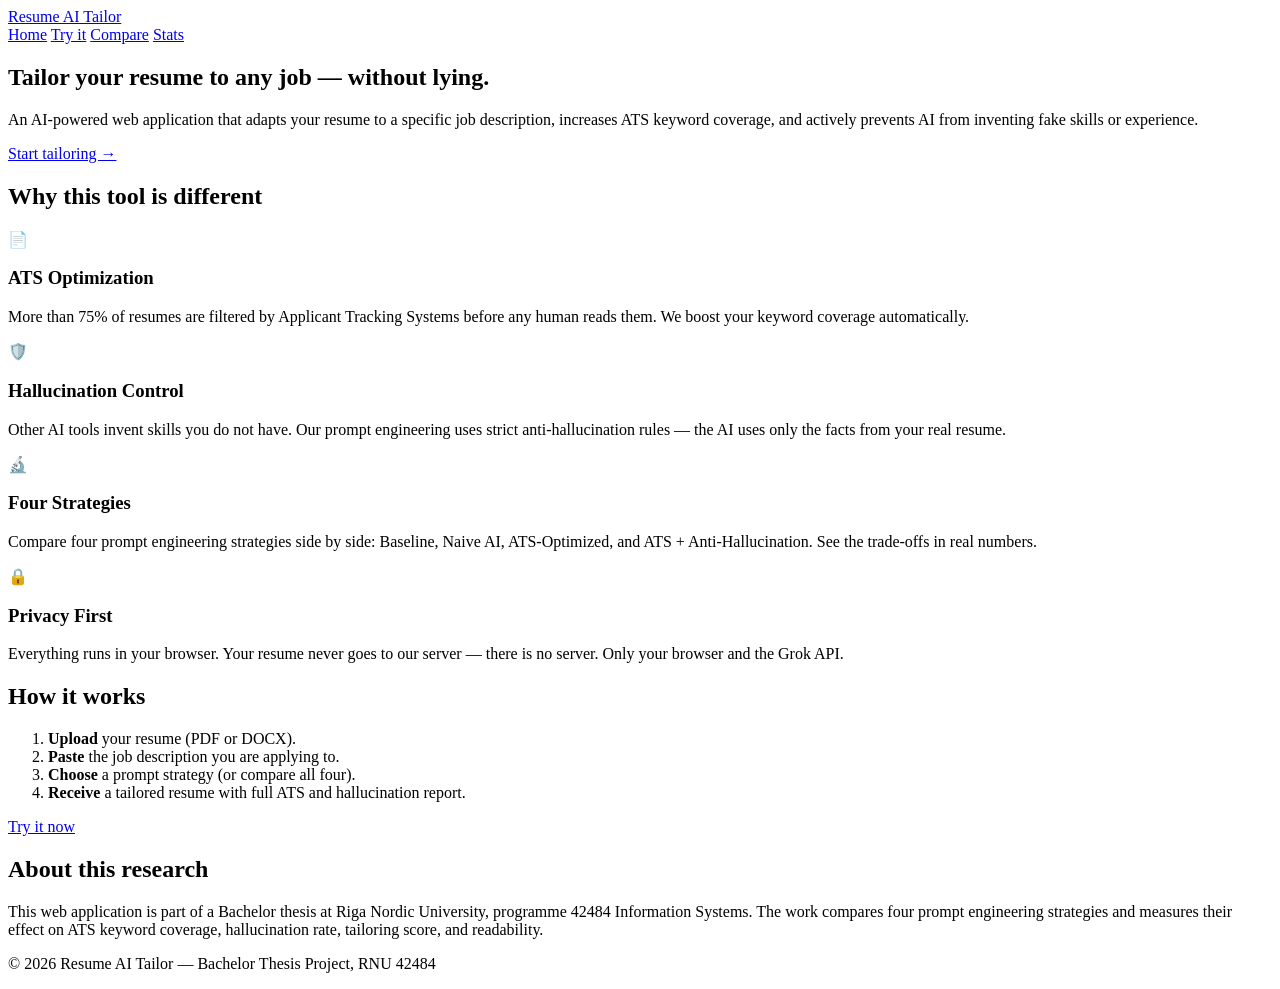
==== index.html @ 3a612707 "Create index.html" ====
<!DOCTYPE html>
<html lang="en">
<head>
    <meta charset="UTF-8">
    <meta name="viewport" content="width=device-width, initial-scale=1.0">
    <title>Resume AI Tailor — ATS Optimization with Hallucination Control</title>
    <link rel="stylesheet" href="css/style.css">
</head>
<body>
    <header class="site-header">
        <div class="container">
            <a href="index.html" class="logo">Resume AI Tailor</a>
            <nav>
                <a href="index.html" class="active">Home</a>
                <a href="upload.html">Try it</a>
                <a href="compare.html">Compare</a>
                <a href="admin-stats.html">Stats</a>
            </nav>
        </div>
    </header>

    <main>
        <section class="hero">
            <div class="container">
                <h1>Tailor your resume to any job — without lying.</h1>
                <p class="hero-subtitle">
                    An AI-powered web application that adapts your resume to a specific
                    job description, increases ATS keyword coverage, and actively prevents
                    AI from inventing fake skills or experience.
                </p>
                <a href="upload.html" class="btn btn-primary">Start tailoring →</a>
            </div>
        </section>

        <section class="features">
            <div class="container">
                <h2>Why this tool is different</h2>
                <div class="features-grid">
                    <div class="feature-card">
                        <div class="feature-icon">📄</div>
                        <h3>ATS Optimization</h3>
                        <p>
                            More than 75% of resumes are filtered by Applicant Tracking
                            Systems before any human reads them. We boost your keyword
                            coverage automatically.
                        </p>
                    </div>
                    <div class="feature-card">
                        <div class="feature-icon">🛡️</div>
                        <h3>Hallucination Control</h3>
                        <p>
                            Other AI tools invent skills you do not have. Our prompt
                            engineering uses strict anti-hallucination rules — the AI
                            uses only the facts from your real resume.
                        </p>
                    </div>
                    <div class="feature-card">
                        <div class="feature-icon">🔬</div>
                        <h3>Four Strategies</h3>
                        <p>
                            Compare four prompt engineering strategies side by side:
                            Baseline, Naive AI, ATS-Optimized, and ATS + Anti-Hallucination.
                            See the trade-offs in real numbers.
                        </p>
                    </div>
                    <div class="feature-card">
                        <div class="feature-icon">🔒</div>
                        <h3>Privacy First</h3>
                        <p>
                            Everything runs in your browser. Your resume never goes to
                            our server — there is no server. Only your browser and the
                            Grok API.
                        </p>
                    </div>
                </div>
            </div>
        </section>

        <section class="how-it-works">
            <div class="container">
                <h2>How it works</h2>
                <ol class="steps">
                    <li><strong>Upload</strong> your resume (PDF or DOCX).</li>
                    <li><strong>Paste</strong> the job description you are applying to.</li>
                    <li><strong>Choose</strong> a prompt strategy (or compare all four).</li>
                    <li><strong>Receive</strong> a tailored resume with full ATS and hallucination report.</li>
                </ol>
                <a href="upload.html" class="btn btn-primary">Try it now</a>
            </div>
        </section>

        <section class="research-note">
            <div class="container">
                <h2>About this research</h2>
                <p>
                    This web application is part of a Bachelor thesis at Riga Nordic
                    University, programme 42484 Information Systems. The work compares
                    four prompt engineering strategies and measures their effect on
                    ATS keyword coverage, hallucination rate, tailoring score, and
                    readability.
                </p>
            </div>
        </section>
    </main>

    <footer class="site-footer">
        <div class="container">
            <p>© 2026 Resume AI Tailor — Bachelor Thesis Project, RNU 42484</p>
        </div>
    </footer>
</body>
</html>
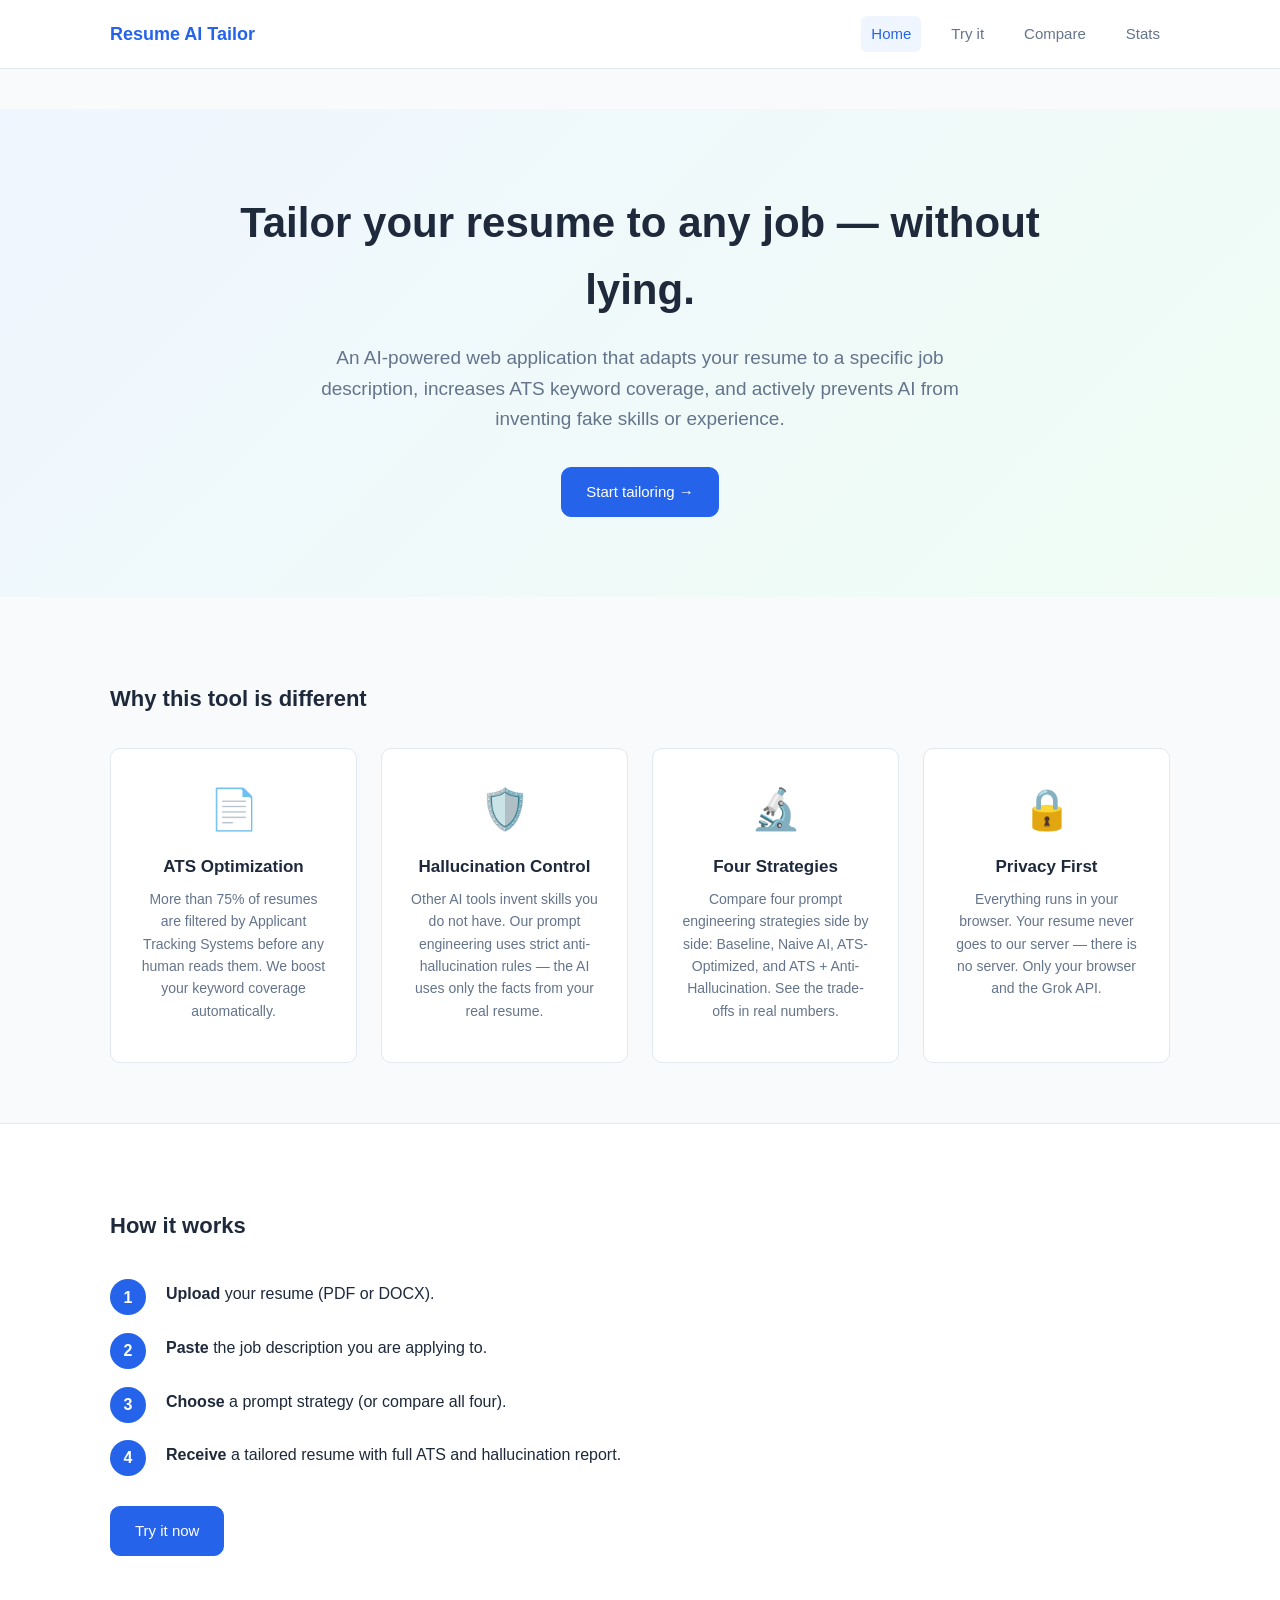
==== commit 2428b5f1: "Update index.html" ====
--- a/index.html
+++ b/index.html
@@ -89,24 +89,9 @@
             </div>
         </section>
 
-        <section class="research-note">
-            <div class="container">
-                <h2>About this research</h2>
-                <p>
-                    This web application is part of a Bachelor thesis at Riga Nordic
-                    University, programme 42484 Information Systems. The work compares
-                    four prompt engineering strategies and measures their effect on
-                    ATS keyword coverage, hallucination rate, tailoring score, and
-                    readability.
-                </p>
-            </div>
-        </section>
+
     </main>
 
-    <footer class="site-footer">
-        <div class="container">
-            <p>© 2026 Resume AI Tailor — Bachelor Thesis Project, RNU 42484</p>
-        </div>
-    </footer>
+
 </body>
 </html>
--- a/css/style.css
+++ b/css/style.css
@@ -0,0 +1,675 @@
+/* === RESET & BASE === */
+* { box-sizing: border-box; margin: 0; padding: 0; }
+
+:root {
+    --primary: #2563eb;
+    --primary-dark: #1d4ed8;
+    --bg: #f8fafc;
+    --card-bg: #ffffff;
+    --text: #1e293b;
+    --text-light: #64748b;
+    --border: #e2e8f0;
+    --success: #16a34a;
+    --warn: #f59e0b;
+    --danger: #dc2626;
+    --radius: 10px;
+    --shadow: 0 2px 8px rgba(0,0,0,0.05);
+}
+
+body {
+    font-family: -apple-system, BlinkMacSystemFont, "Segoe UI", Roboto, sans-serif;
+    background: var(--bg);
+    color: var(--text);
+    line-height: 1.6;
+    min-height: 100vh;
+    display: flex;
+    flex-direction: column;
+}
+
+.container {
+    max-width: 1100px;
+    margin: 0 auto;
+    padding: 0 20px;
+    width: 100%;
+}
+
+main { flex: 1; padding: 40px 0; }
+
+/* === HEADER === */
+.site-header {
+    background: var(--card-bg);
+    border-bottom: 1px solid var(--border);
+    position: sticky; top: 0; z-index: 10;
+}
+
+.site-header .container {
+    display: flex;
+    justify-content: space-between;
+    align-items: center;
+    padding-top: 16px; padding-bottom: 16px;
+}
+
+.logo {
+    font-weight: 700;
+    font-size: 18px;
+    color: var(--primary);
+    text-decoration: none;
+}
+
+.site-header nav { display: flex; gap: 20px; }
+.site-header nav a {
+    color: var(--text-light);
+    text-decoration: none;
+    font-size: 15px;
+    padding: 6px 10px;
+    border-radius: 6px;
+    transition: background 0.2s;
+}
+.site-header nav a:hover { background: var(--bg); }
+.site-header nav a.active { color: var(--primary); background: #eff6ff; }
+
+/* === TYPOGRAPHY === */
+h1 { font-size: 32px; margin-bottom: 12px; }
+h2 { font-size: 22px; margin-bottom: 16px; margin-top: 24px; }
+h3 { font-size: 17px; margin-bottom: 8px; }
+
+p { margin-bottom: 12px; }
+
+.page-intro { color: var(--text-light); margin-bottom: 32px; font-size: 17px; }
+.hint { color: var(--text-light); font-size: 14px; margin-bottom: 12px; }
+
+a { color: var(--primary); }
+
+/* === HERO === */
+.hero {
+    background: linear-gradient(135deg, #eff6ff 0%, #f0fdf4 100%);
+    padding: 80px 0;
+    text-align: center;
+}
+.hero h1 { font-size: 42px; max-width: 800px; margin: 0 auto 20px; }
+.hero-subtitle {
+    font-size: 19px;
+    color: var(--text-light);
+    max-width: 700px;
+    margin: 0 auto 32px;
+}
+
+/* === BUTTONS === */
+.btn {
+    display: inline-block;
+    padding: 12px 24px;
+    background: var(--card-bg);
+    color: var(--text);
+    border: 1px solid var(--border);
+    border-radius: var(--radius);
+    text-decoration: none;
+    font-size: 15px;
+    font-weight: 500;
+    cursor: pointer;
+    transition: all 0.2s;
+}
+/* === BUTTONS (continued) === */
+.btn:hover {
+    background: var(--bg);
+    border-color: var(--primary);
+}
+
+.btn-primary {
+    background: var(--primary);
+    color: #ffffff;
+    border-color: var(--primary);
+}
+.btn-primary:hover {
+    background: var(--primary-dark);
+    border-color: var(--primary-dark);
+    color: #ffffff;
+}
+
+.btn-lg {
+    padding: 16px 32px;
+    font-size: 17px;
+}
+
+.btn-danger {
+    background: var(--card-bg);
+    color: var(--danger);
+    border-color: var(--danger);
+}
+.btn-danger:hover {
+    background: var(--danger);
+    color: #ffffff;
+}
+
+/* === CARDS === */
+.card {
+    background: var(--card-bg);
+    border: 1px solid var(--border);
+    border-radius: var(--radius);
+    padding: 28px;
+    margin-bottom: 24px;
+    box-shadow: var(--shadow);
+}
+
+/* === FEATURES GRID (index.html) === */
+.features { padding: 60px 0; }
+
+.features-grid {
+    display: grid;
+    grid-template-columns: repeat(auto-fit, minmax(240px, 1fr));
+    gap: 24px;
+    margin-top: 32px;
+}
+
+.feature-card {
+    background: var(--card-bg);
+    border: 1px solid var(--border);
+    border-radius: var(--radius);
+    padding: 28px;
+    text-align: center;
+    transition: transform 0.2s, box-shadow 0.2s;
+}
+.feature-card:hover {
+    transform: translateY(-4px);
+    box-shadow: 0 8px 20px rgba(0,0,0,0.08);
+}
+
+.feature-icon {
+    font-size: 40px;
+    margin-bottom: 12px;
+}
+
+.feature-card p {
+    color: var(--text-light);
+    font-size: 14px;
+}
+
+/* === HOW IT WORKS (index.html) === */
+.how-it-works {
+    padding: 60px 0;
+    background: var(--card-bg);
+    border-top: 1px solid var(--border);
+    border-bottom: 1px solid var(--border);
+}
+
+.steps {
+    list-style: none;
+    counter-reset: step;
+    margin: 24px 0;
+    max-width: 700px;
+}
+
+.steps li {
+    counter-increment: step;
+    padding: 14px 0 14px 56px;
+    position: relative;
+    font-size: 16px;
+}
+
+.steps li::before {
+    content: counter(step);
+    position: absolute;
+    left: 0; top: 12px;
+    width: 36px; height: 36px;
+    background: var(--primary);
+    color: #ffffff;
+    border-radius: 50%;
+    display: flex;
+    align-items: center;
+    justify-content: center;
+    font-weight: 700;
+}
+
+.research-note {
+    padding: 60px 0;
+    background: #f1f5f9;
+}
+.research-note p {
+    max-width: 700px;
+    color: var(--text-light);
+}
+
+/* === FORM (upload.html) === */
+.form-step {
+    border-bottom: 1px solid var(--border);
+    padding: 24px 0;
+}
+.form-step:first-child { padding-top: 0; }
+.form-step:last-child {
+    border-bottom: none;
+    padding-bottom: 0;
+}
+
+.step-num {
+    display: inline-flex;
+    align-items: center;
+    justify-content: center;
+    width: 30px; height: 30px;
+    background: var(--primary);
+    color: #ffffff;
+    border-radius: 50%;
+    font-size: 15px;
+    margin-right: 10px;
+}
+
+input[type="text"],
+input[type="password"],
+input[type="file"],
+textarea {
+    width: 100%;
+    padding: 12px 14px;
+    font-size: 15px;
+    font-family: inherit;
+    border: 1px solid var(--border);
+    border-radius: 8px;
+    background: var(--bg);
+    color: var(--text);
+    transition: border-color 0.2s, background 0.2s;
+}
+
+input[type="text"]:focus,
+input[type="password"]:focus,
+textarea:focus {
+    outline: none;
+    border-color: var(--primary);
+    background: var(--card-bg);
+}
+
+textarea {
+    resize: vertical;
+    min-height: 160px;
+    font-family: inherit;
+}
+
+input[type="file"] {
+    padding: 10px;
+    background: var(--bg);
+    cursor: pointer;
+}
+
+.text-preview {
+    margin-top: 14px;
+    padding: 14px;
+    background: var(--bg);
+    border-radius: 8px;
+    max-height: 200px;
+    overflow-y: auto;
+}
+.text-preview pre {
+    white-space: pre-wrap;
+    word-break: break-word;
+    font-size: 13px;
+    color: var(--text-light);
+    font-family: inherit;
+}
+
+/* === STRATEGY CARDS (upload.html) === */
+.strategy-grid {
+    display: grid;
+    grid-template-columns: repeat(auto-fit, minmax(220px, 1fr));
+    gap: 14px;
+    margin-top: 14px;
+}
+
+.strategy-card {
+    display: flex;
+    gap: 12px;
+    padding: 16px;
+    background: var(--bg);
+    border: 2px solid var(--border);
+    border-radius: 10px;
+    cursor: pointer;
+    transition: all 0.2s;
+}
+.strategy-card:hover {
+    border-color: var(--primary);
+}
+.strategy-card input[type="radio"] {
+    margin-top: 4px;
+    accent-color: var(--primary);
+}
+.strategy-card input[type="radio"]:checked + div h3 {
+    color: var(--primary);
+}
+.strategy-card:has(input:checked) {
+    border-color: var(--primary);
+    background: #eff6ff;
+}
+.strategy-card h3 {
+    font-size: 15px;
+    margin-bottom: 4px;
+}
+.strategy-card p {
+    font-size: 13px;
+    color: var(--text-light);
+    margin: 0;
+}
+.strategy-card.recommended {
+    border-color: var(--success);
+}
+.strategy-card.recommended:has(input:checked) {
+    background: #f0fdf4;
+}
+.strategy-card.all {
+    border-style: dashed;
+}
+
+/* === STATUS MESSAGE === */
+.status {
+    margin-top: 16px;
+    padding: 12px 14px;
+    border-radius: 8px;
+    font-size: 14px;
+    display: none;
+}
+.status.show { display: block; }
+.status.info {
+    background: #eff6ff;
+    color: var(--primary-dark);
+    border: 1px solid #bfdbfe;
+}
+.status.success {
+    background: #f0fdf4;
+    color: var(--success);
+    border: 1px solid #bbf7d0;
+}
+.status.error {
+    background: #fef2f2;
+    color: var(--danger);
+    border: 1px solid #fecaca;
+}
+.status.loading {
+    background: #fefce8;
+    color: #a16207;
+    border: 1px solid #fef08a;
+}
+
+/* === METRICS DASHBOARD (results.html) === */
+.metrics-grid {
+    display: grid;
+    grid-template-columns: repeat(auto-fit, minmax(200px, 1fr));
+    gap: 16px;
+    margin-bottom: 32px;
+}
+
+.metric-card {
+    background: var(--card-bg);
+    border: 1px solid var(--border);
+    border-radius: var(--radius);
+    padding: 20px;
+    text-align: center;
+    box-shadow: var(--shadow);
+}
+
+.metric-label {
+    font-size: 13px;
+    color: var(--text-light);
+    text-transform: uppercase;
+    letter-spacing: 0.5px;
+    margin-bottom: 8px;
+}
+
+.metric-value {
+    font-size: 32px;
+    font-weight: 700;
+    color: var(--primary);
+    margin-bottom: 10px;
+}
+
+.metric-bar {
+    width: 100%;
+    height: 8px;
+    background: var(--bg);
+    border-radius: 4px;
+    overflow: hidden;
+}
+.metric-bar-fill {
+    height: 100%;
+    background: var(--success);
+    width: 0%;
+    transition: width 0.6s ease;
+}
+.metric-bar-fill.warn {
+    background: var(--warn);
+}
+.metric-bar-fill.danger {
+    background: var(--danger);
+}
+
+/* === COMPARE BLOCK (results.html) === */
+.compare-block {
+    display: grid;
+    grid-template-columns: 1fr 1fr;
+    gap: 24px;
+    margin-bottom: 24px;
+}
+
+.text-block {
+    background: var(--bg);
+    padding: 16px;
+    border-radius: 8px;
+    white-space: pre-wrap;
+    word-break: break-word;
+    font-family: inherit;
+    font-size: 14px;
+    max-height: 500px;
+    overflow-y: auto;
+    margin-bottom: 14px;
+    line-height: 1.5;
+}
+
+/* === HALLUCINATION + ATS LIST === */
+#hallucination-list,
+#ats-list {
+    display: flex;
+    flex-wrap: wrap;
+    gap: 8px;
+    margin-top: 10px;
+}
+
+.kw-tag {
+    display: inline-block;
+    padding: 4px 10px;
+    border-radius: 20px;
+    font-size: 13px;
+    background: var(--bg);
+    border: 1px solid var(--border);
+    color: var(--text);
+}
+.kw-tag.found {
+    background: #f0fdf4;
+    border-color: #86efac;
+    color: var(--success);
+}
+.kw-tag.missing {
+    background: #fef2f2;
+    border-color: #fecaca;
+    color: var(--danger);
+}
+.kw-tag.hallucinated {
+    background: #fef2f2;
+    border-color: #fca5a5;
+    color: var(--danger);
+    font-weight: 600;
+}
+
+.empty-msg {
+    color: var(--text-light);
+    font-style: italic;
+    font-size: 14px;
+}
+
+/* === COMPARE FOUR (compare.html) === */
+.compare-four {
+    display: grid;
+    grid-template-columns: repeat(2, 1fr);
+    gap: 16px;
+    margin-top: 24px;
+}
+
+.compare-four .strategy-output {
+    background: var(--card-bg);
+    border: 1px solid var(--border);
+    border-radius: var(--radius);
+    padding: 20px;
+    box-shadow: var(--shadow);
+}
+
+.compare-four .strategy-output h3 {
+    color: var(--primary);
+    margin-bottom: 12px;
+    padding-bottom: 8px;
+    border-bottom: 1px solid var(--border);
+}
+
+.compare-four .mini-metrics {
+    display: flex;
+    flex-wrap: wrap;
+    gap: 8px;
+    margin-bottom: 12px;
+    font-size: 13px;
+}
+
+.compare-four .mini-metric {
+    background: var(--bg);
+    padding: 4px 10px;
+    border-radius: 12px;
+    color: var(--text-light);
+}
+.compare-four .mini-metric strong {
+    color: var(--text);
+}
+
+/* === TABLES (compare.html, admin-stats.html) === */
+.metrics-table {
+    width: 100%;
+    border-collapse: collapse;
+    margin-top: 10px;
+    font-size: 14px;
+}
+
+.metrics-table th,
+.metrics-table td {
+    padding: 12px 14px;
+    text-align: left;
+    border-bottom: 1px solid var(--border);
+}
+
+.metrics-table th {
+    background: var(--bg);
+    font-weight: 600;
+    color: var(--text);
+    font-size: 13px;
+    text-transform: uppercase;
+    letter-spacing: 0.3px;
+}
+
+.metrics-table tr:hover td {
+    background: #f8fafc;
+}
+
+.metrics-table.small {
+    font-size: 13px;
+}
+.metrics-table.small th,
+.metrics-table.small td {
+    padding: 8px 10px;
+}
+
+/* === COUNTS LIST (admin-stats.html) === */
+.counts-list {
+    list-style: none;
+    display: grid;
+    grid-template-columns: repeat(auto-fit, minmax(180px, 1fr));
+    gap: 16px;
+}
+
+.counts-list li {
+    background: var(--bg);
+    padding: 16px;
+    border-radius: 8px;
+    text-align: center;
+}
+.counts-list li strong {
+    display: block;
+    font-size: 26px;
+    color: var(--primary);
+    margin-bottom: 4px;
+}
+.counts-list li span {
+    font-size: 13px;
+    color: var(--text-light);
+}
+
+/* === ACTIONS ROW === */
+.actions {
+    display: flex;
+    flex-wrap: wrap;
+    gap: 12px;
+    margin-top: 24px;
+    justify-content: center;
+}
+
+/* === UTILITIES === */
+.hidden { display: none !important; }
+
+/* === FOOTER === */
+.site-footer {
+    background: var(--card-bg);
+    border-top: 1px solid var(--border);
+    padding: 24px 0;
+    margin-top: 40px;
+    text-align: center;
+}
+.site-footer p {
+    color: var(--text-light);
+    font-size: 13px;
+    margin: 0;
+}
+
+/* === RESPONSIVE (mobile) === */
+@media (max-width: 768px) {
+    h1 { font-size: 26px; }
+    h2 { font-size: 19px; }
+    .hero { padding: 50px 0; }
+    .hero h1 { font-size: 30px; }
+    .hero-subtitle { font-size: 16px; }
+
+    .site-header .container {
+        flex-direction: column;
+        gap: 12px;
+    }
+    .site-header nav {
+        flex-wrap: wrap;
+        justify-content: center;
+        gap: 8px;
+    }
+    .site-header nav a {
+        font-size: 14px;
+        padding: 4px 8px;
+    }
+
+    .compare-block,
+    .compare-four {
+        grid-template-columns: 1fr;
+    }
+
+    .card { padding: 18px; }
+    .feature-card { padding: 20px; }
+
+    .metric-value { font-size: 26px; }
+
+    .metrics-table {
+        font-size: 12px;
+        display: block;
+        overflow-x: auto;
+        white-space: nowrap;
+    }
+}
+
+@media (max-width: 480px) {
+    .strategy-grid {
+        grid-template-columns: 1fr;
+    }
+    .btn { width: 100%; }
+    .actions .btn { width: 100%; }
+}
